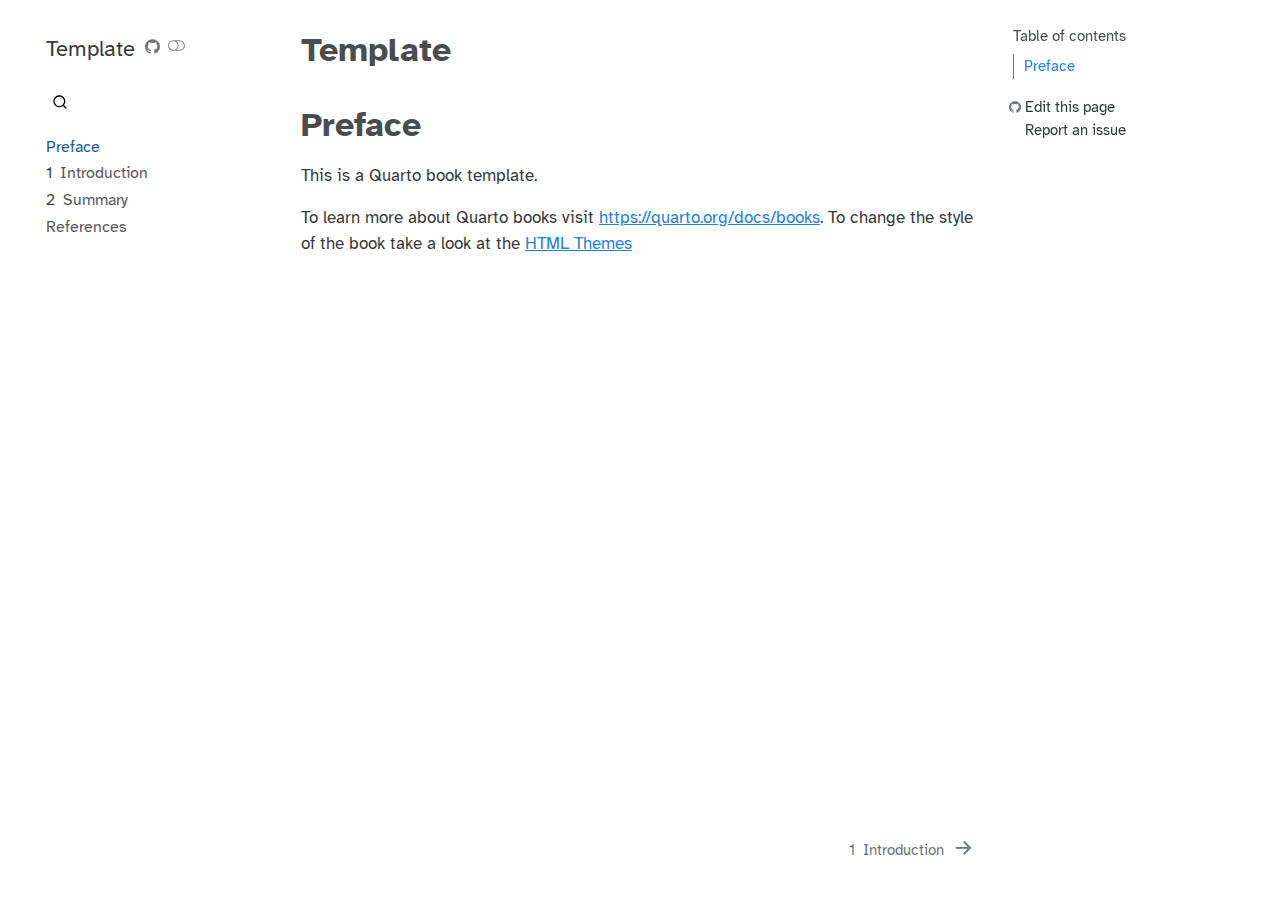
==== _book/index.html @ da1a8b68 "Initial commit" ====
<!DOCTYPE html>
<html xmlns="http://www.w3.org/1999/xhtml" lang="en" xml:lang="en"><head>

<meta charset="utf-8">
<meta name="generator" content="quarto-1.3.450">

<meta name="viewport" content="width=device-width, initial-scale=1.0, user-scalable=yes">


<title>Template</title>
<style>
code{white-space: pre-wrap;}
span.smallcaps{font-variant: small-caps;}
div.columns{display: flex; gap: min(4vw, 1.5em);}
div.column{flex: auto; overflow-x: auto;}
div.hanging-indent{margin-left: 1.5em; text-indent: -1.5em;}
ul.task-list{list-style: none;}
ul.task-list li input[type="checkbox"] {
  width: 0.8em;
  margin: 0 0.8em 0.2em -1em; /* quarto-specific, see https://github.com/quarto-dev/quarto-cli/issues/4556 */ 
  vertical-align: middle;
}
</style>


<script src="site_libs/quarto-nav/quarto-nav.js"></script>
<script src="site_libs/quarto-nav/headroom.min.js"></script>
<script src="site_libs/clipboard/clipboard.min.js"></script>
<script src="site_libs/quarto-search/autocomplete.umd.js"></script>
<script src="site_libs/quarto-search/fuse.min.js"></script>
<script src="site_libs/quarto-search/quarto-search.js"></script>
<meta name="quarto:offset" content="./">
<link href="./intro.html" rel="next">
<link href=".//images/logo.png" rel="icon" type="image/png">
<script src="site_libs/quarto-html/quarto.js"></script>
<script src="site_libs/quarto-html/popper.min.js"></script>
<script src="site_libs/quarto-html/tippy.umd.min.js"></script>
<script src="site_libs/quarto-html/anchor.min.js"></script>
<link href="site_libs/quarto-html/tippy.css" rel="stylesheet">
<link href="site_libs/quarto-html/quarto-syntax-highlighting.css" rel="stylesheet" class="quarto-color-scheme" id="quarto-text-highlighting-styles">
<link href="site_libs/quarto-html/quarto-syntax-highlighting-dark.css" rel="prefetch" class="quarto-color-scheme quarto-color-alternate" id="quarto-text-highlighting-styles">
<script src="site_libs/bootstrap/bootstrap.min.js"></script>
<link href="site_libs/bootstrap/bootstrap-icons.css" rel="stylesheet">
<link href="site_libs/bootstrap/bootstrap.min.css" rel="stylesheet" class="quarto-color-scheme" id="quarto-bootstrap" data-mode="light">
<link href="site_libs/bootstrap/bootstrap-dark.min.css" rel="prefetch" class="quarto-color-scheme quarto-color-alternate" id="quarto-bootstrap" data-mode="dark">
<script id="quarto-search-options" type="application/json">{
  "location": "sidebar",
  "copy-button": false,
  "collapse-after": 3,
  "panel-placement": "start",
  "type": "overlay",
  "limit": 20,
  "language": {
    "search-no-results-text": "No results",
    "search-matching-documents-text": "matching documents",
    "search-copy-link-title": "Copy link to search",
    "search-hide-matches-text": "Hide additional matches",
    "search-more-match-text": "more match in this document",
    "search-more-matches-text": "more matches in this document",
    "search-clear-button-title": "Clear",
    "search-detached-cancel-button-title": "Cancel",
    "search-submit-button-title": "Submit",
    "search-label": "Search"
  }
}</script>


<meta property="og:title" content="Template">
<meta property="og:description" content="">
<meta property="og:site-name" content="Template">
</head>

<body class="nav-sidebar floating">

<div id="quarto-search-results"></div>
  <header id="quarto-header" class="headroom fixed-top">
  <nav class="quarto-secondary-nav">
    <div class="container-fluid d-flex">
      <button type="button" class="quarto-btn-toggle btn" data-bs-toggle="collapse" data-bs-target="#quarto-sidebar,#quarto-sidebar-glass" aria-controls="quarto-sidebar" aria-expanded="false" aria-label="Toggle sidebar navigation" onclick="if (window.quartoToggleHeadroom) { window.quartoToggleHeadroom(); }">
        <i class="bi bi-layout-text-sidebar-reverse"></i>
      </button>
      <nav class="quarto-page-breadcrumbs" aria-label="breadcrumb"><ol class="breadcrumb"><li class="breadcrumb-item"><a href="./index.html">Preface</a></li></ol></nav>
      <a class="flex-grow-1" role="button" data-bs-toggle="collapse" data-bs-target="#quarto-sidebar,#quarto-sidebar-glass" aria-controls="quarto-sidebar" aria-expanded="false" aria-label="Toggle sidebar navigation" onclick="if (window.quartoToggleHeadroom) { window.quartoToggleHeadroom(); }">      
      </a>
      <button type="button" class="btn quarto-search-button" aria-label="" onclick="window.quartoOpenSearch();">
        <i class="bi bi-search"></i>
      </button>
    </div>
  </nav>
</header>
<!-- content -->
<div id="quarto-content" class="quarto-container page-columns page-rows-contents page-layout-article">
<!-- sidebar -->
  <nav id="quarto-sidebar" class="sidebar collapse collapse-horizontal sidebar-navigation floating overflow-auto">
    <div class="pt-lg-2 mt-2 text-left sidebar-header">
    <div class="sidebar-title mb-0 py-0">
      <a href="./">Template</a> 
        <div class="sidebar-tools-main">
    <a href="https://github.com/ORGNAME/REPONAME" rel="" title="Source Code" class="quarto-navigation-tool px-1" aria-label="Source Code"><i class="bi bi-github"></i></a>
  <a href="" class="quarto-color-scheme-toggle quarto-navigation-tool  px-1" onclick="window.quartoToggleColorScheme(); return false;" title="Toggle dark mode"><i class="bi"></i></a>
</div>
    </div>
      </div>
        <div class="mt-2 flex-shrink-0 align-items-center">
        <div class="sidebar-search">
        <div id="quarto-search" class="" title="Search"></div>
        </div>
        </div>
    <div class="sidebar-menu-container"> 
    <ul class="list-unstyled mt-1">
        <li class="sidebar-item">
  <div class="sidebar-item-container"> 
  <a href="./index.html" class="sidebar-item-text sidebar-link active">
 <span class="menu-text">Preface</span></a>
  </div>
</li>
        <li class="sidebar-item">
  <div class="sidebar-item-container"> 
  <a href="./intro.html" class="sidebar-item-text sidebar-link">
 <span class="menu-text"><span class="chapter-number">1</span>&nbsp; <span class="chapter-title">Introduction</span></span></a>
  </div>
</li>
        <li class="sidebar-item">
  <div class="sidebar-item-container"> 
  <a href="./summary.html" class="sidebar-item-text sidebar-link">
 <span class="menu-text"><span class="chapter-number">2</span>&nbsp; <span class="chapter-title">Summary</span></span></a>
  </div>
</li>
        <li class="sidebar-item">
  <div class="sidebar-item-container"> 
  <a href="./references.html" class="sidebar-item-text sidebar-link">
 <span class="menu-text">References</span></a>
  </div>
</li>
    </ul>
    </div>
</nav>
<div id="quarto-sidebar-glass" data-bs-toggle="collapse" data-bs-target="#quarto-sidebar,#quarto-sidebar-glass"></div>
<!-- margin-sidebar -->
    <div id="quarto-margin-sidebar" class="sidebar margin-sidebar">
        <nav id="TOC" role="doc-toc" class="toc-active">
    <h2 id="toc-title">Table of contents</h2>
   
  <ul>
  <li><a href="#preface" id="toc-preface" class="nav-link active" data-scroll-target="#preface">Preface</a></li>
  </ul>
<div class="toc-actions"><div><i class="bi bi-github"></i></div><div class="action-links"><p><a href="https://github.com/ORGNAME/REPONAME/edit/main/index.qmd" class="toc-action">Edit this page</a></p><p><a href="https://github.com/ORGNAME/REPONAME/issues/new" class="toc-action">Report an issue</a></p></div></div></nav>
    </div>
<!-- main -->
<main class="content" id="quarto-document-content">

<header id="title-block-header" class="quarto-title-block default">
<div class="quarto-title">
<h1 class="title">Template</h1>
</div>



<div class="quarto-title-meta">

    
  
    
  </div>
  

</header>

<section id="preface" class="level1 unnumbered">
<h1 class="unnumbered">Preface</h1>
<p>This is a Quarto book template.</p>
<p>To learn more about Quarto books visit <a href="https://quarto.org/docs/books" class="uri">https://quarto.org/docs/books</a>. To change the style of the book take a look at the <a href="https://quarto.org/docs/output-formats/html-themes.html">HTML Themes</a></p>


</section>

</main> <!-- /main -->
<script id="quarto-html-after-body" type="application/javascript">
window.document.addEventListener("DOMContentLoaded", function (event) {
  const toggleBodyColorMode = (bsSheetEl) => {
    const mode = bsSheetEl.getAttribute("data-mode");
    const bodyEl = window.document.querySelector("body");
    if (mode === "dark") {
      bodyEl.classList.add("quarto-dark");
      bodyEl.classList.remove("quarto-light");
    } else {
      bodyEl.classList.add("quarto-light");
      bodyEl.classList.remove("quarto-dark");
    }
  }
  const toggleBodyColorPrimary = () => {
    const bsSheetEl = window.document.querySelector("link#quarto-bootstrap");
    if (bsSheetEl) {
      toggleBodyColorMode(bsSheetEl);
    }
  }
  toggleBodyColorPrimary();  
  const disableStylesheet = (stylesheets) => {
    for (let i=0; i < stylesheets.length; i++) {
      const stylesheet = stylesheets[i];
      stylesheet.rel = 'prefetch';
    }
  }
  const enableStylesheet = (stylesheets) => {
    for (let i=0; i < stylesheets.length; i++) {
      const stylesheet = stylesheets[i];
      stylesheet.rel = 'stylesheet';
    }
  }
  const manageTransitions = (selector, allowTransitions) => {
    const els = window.document.querySelectorAll(selector);
    for (let i=0; i < els.length; i++) {
      const el = els[i];
      if (allowTransitions) {
        el.classList.remove('notransition');
      } else {
        el.classList.add('notransition');
      }
    }
  }
  const toggleColorMode = (alternate) => {
    // Switch the stylesheets
    const alternateStylesheets = window.document.querySelectorAll('link.quarto-color-scheme.quarto-color-alternate');
    manageTransitions('#quarto-margin-sidebar .nav-link', false);
    if (alternate) {
      enableStylesheet(alternateStylesheets);
      for (const sheetNode of alternateStylesheets) {
        if (sheetNode.id === "quarto-bootstrap") {
          toggleBodyColorMode(sheetNode);
        }
      }
    } else {
      disableStylesheet(alternateStylesheets);
      toggleBodyColorPrimary();
    }
    manageTransitions('#quarto-margin-sidebar .nav-link', true);
    // Switch the toggles
    const toggles = window.document.querySelectorAll('.quarto-color-scheme-toggle');
    for (let i=0; i < toggles.length; i++) {
      const toggle = toggles[i];
      if (toggle) {
        if (alternate) {
          toggle.classList.add("alternate");     
        } else {
          toggle.classList.remove("alternate");
        }
      }
    }
    // Hack to workaround the fact that safari doesn't
    // properly recolor the scrollbar when toggling (#1455)
    if (navigator.userAgent.indexOf('Safari') > 0 && navigator.userAgent.indexOf('Chrome') == -1) {
      manageTransitions("body", false);
      window.scrollTo(0, 1);
      setTimeout(() => {
        window.scrollTo(0, 0);
        manageTransitions("body", true);
      }, 40);  
    }
  }
  const isFileUrl = () => { 
    return window.location.protocol === 'file:';
  }
  const hasAlternateSentinel = () => {  
    let styleSentinel = getColorSchemeSentinel();
    if (styleSentinel !== null) {
      return styleSentinel === "alternate";
    } else {
      return false;
    }
  }
  const setStyleSentinel = (alternate) => {
    const value = alternate ? "alternate" : "default";
    if (!isFileUrl()) {
      window.localStorage.setItem("quarto-color-scheme", value);
    } else {
      localAlternateSentinel = value;
    }
  }
  const getColorSchemeSentinel = () => {
    if (!isFileUrl()) {
      const storageValue = window.localStorage.getItem("quarto-color-scheme");
      return storageValue != null ? storageValue : localAlternateSentinel;
    } else {
      return localAlternateSentinel;
    }
  }
  let localAlternateSentinel = 'default';
  // Dark / light mode switch
  window.quartoToggleColorScheme = () => {
    // Read the current dark / light value 
    let toAlternate = !hasAlternateSentinel();
    toggleColorMode(toAlternate);
    setStyleSentinel(toAlternate);
  };
  // Ensure there is a toggle, if there isn't float one in the top right
  if (window.document.querySelector('.quarto-color-scheme-toggle') === null) {
    const a = window.document.createElement('a');
    a.classList.add('top-right');
    a.classList.add('quarto-color-scheme-toggle');
    a.href = "";
    a.onclick = function() { try { window.quartoToggleColorScheme(); } catch {} return false; };
    const i = window.document.createElement("i");
    i.classList.add('bi');
    a.appendChild(i);
    window.document.body.appendChild(a);
  }
  // Switch to dark mode if need be
  if (hasAlternateSentinel()) {
    toggleColorMode(true);
  } else {
    toggleColorMode(false);
  }
  const icon = "";
  const anchorJS = new window.AnchorJS();
  anchorJS.options = {
    placement: 'right',
    icon: icon
  };
  anchorJS.add('.anchored');
  const isCodeAnnotation = (el) => {
    for (const clz of el.classList) {
      if (clz.startsWith('code-annotation-')) {                     
        return true;
      }
    }
    return false;
  }
  const clipboard = new window.ClipboardJS('.code-copy-button', {
    text: function(trigger) {
      const codeEl = trigger.previousElementSibling.cloneNode(true);
      for (const childEl of codeEl.children) {
        if (isCodeAnnotation(childEl)) {
          childEl.remove();
        }
      }
      return codeEl.innerText;
    }
  });
  clipboard.on('success', function(e) {
    // button target
    const button = e.trigger;
    // don't keep focus
    button.blur();
    // flash "checked"
    button.classList.add('code-copy-button-checked');
    var currentTitle = button.getAttribute("title");
    button.setAttribute("title", "Copied!");
    let tooltip;
    if (window.bootstrap) {
      button.setAttribute("data-bs-toggle", "tooltip");
      button.setAttribute("data-bs-placement", "left");
      button.setAttribute("data-bs-title", "Copied!");
      tooltip = new bootstrap.Tooltip(button, 
        { trigger: "manual", 
          customClass: "code-copy-button-tooltip",
          offset: [0, -8]});
      tooltip.show();    
    }
    setTimeout(function() {
      if (tooltip) {
        tooltip.hide();
        button.removeAttribute("data-bs-title");
        button.removeAttribute("data-bs-toggle");
        button.removeAttribute("data-bs-placement");
      }
      button.setAttribute("title", currentTitle);
      button.classList.remove('code-copy-button-checked');
    }, 1000);
    // clear code selection
    e.clearSelection();
  });
  function tippyHover(el, contentFn) {
    const config = {
      allowHTML: true,
      content: contentFn,
      maxWidth: 500,
      delay: 100,
      arrow: false,
      appendTo: function(el) {
          return el.parentElement;
      },
      interactive: true,
      interactiveBorder: 10,
      theme: 'quarto',
      placement: 'bottom-start'
    };
    window.tippy(el, config); 
  }
  const noterefs = window.document.querySelectorAll('a[role="doc-noteref"]');
  for (var i=0; i<noterefs.length; i++) {
    const ref = noterefs[i];
    tippyHover(ref, function() {
      // use id or data attribute instead here
      let href = ref.getAttribute('data-footnote-href') || ref.getAttribute('href');
      try { href = new URL(href).hash; } catch {}
      const id = href.replace(/^#\/?/, "");
      const note = window.document.getElementById(id);
      return note.innerHTML;
    });
  }
      let selectedAnnoteEl;
      const selectorForAnnotation = ( cell, annotation) => {
        let cellAttr = 'data-code-cell="' + cell + '"';
        let lineAttr = 'data-code-annotation="' +  annotation + '"';
        const selector = 'span[' + cellAttr + '][' + lineAttr + ']';
        return selector;
      }
      const selectCodeLines = (annoteEl) => {
        const doc = window.document;
        const targetCell = annoteEl.getAttribute("data-target-cell");
        const targetAnnotation = annoteEl.getAttribute("data-target-annotation");
        const annoteSpan = window.document.querySelector(selectorForAnnotation(targetCell, targetAnnotation));
        const lines = annoteSpan.getAttribute("data-code-lines").split(",");
        const lineIds = lines.map((line) => {
          return targetCell + "-" + line;
        })
        let top = null;
        let height = null;
        let parent = null;
        if (lineIds.length > 0) {
            //compute the position of the single el (top and bottom and make a div)
            const el = window.document.getElementById(lineIds[0]);
            top = el.offsetTop;
            height = el.offsetHeight;
            parent = el.parentElement.parentElement;
          if (lineIds.length > 1) {
            const lastEl = window.document.getElementById(lineIds[lineIds.length - 1]);
            const bottom = lastEl.offsetTop + lastEl.offsetHeight;
            height = bottom - top;
          }
          if (top !== null && height !== null && parent !== null) {
            // cook up a div (if necessary) and position it 
            let div = window.document.getElementById("code-annotation-line-highlight");
            if (div === null) {
              div = window.document.createElement("div");
              div.setAttribute("id", "code-annotation-line-highlight");
              div.style.position = 'absolute';
              parent.appendChild(div);
            }
            div.style.top = top - 2 + "px";
            div.style.height = height + 4 + "px";
            let gutterDiv = window.document.getElementById("code-annotation-line-highlight-gutter");
            if (gutterDiv === null) {
              gutterDiv = window.document.createElement("div");
              gutterDiv.setAttribute("id", "code-annotation-line-highlight-gutter");
              gutterDiv.style.position = 'absolute';
              const codeCell = window.document.getElementById(targetCell);
              const gutter = codeCell.querySelector('.code-annotation-gutter');
              gutter.appendChild(gutterDiv);
            }
            gutterDiv.style.top = top - 2 + "px";
            gutterDiv.style.height = height + 4 + "px";
          }
          selectedAnnoteEl = annoteEl;
        }
      };
      const unselectCodeLines = () => {
        const elementsIds = ["code-annotation-line-highlight", "code-annotation-line-highlight-gutter"];
        elementsIds.forEach((elId) => {
          const div = window.document.getElementById(elId);
          if (div) {
            div.remove();
          }
        });
        selectedAnnoteEl = undefined;
      };
      // Attach click handler to the DT
      const annoteDls = window.document.querySelectorAll('dt[data-target-cell]');
      for (const annoteDlNode of annoteDls) {
        annoteDlNode.addEventListener('click', (event) => {
          const clickedEl = event.target;
          if (clickedEl !== selectedAnnoteEl) {
            unselectCodeLines();
            const activeEl = window.document.querySelector('dt[data-target-cell].code-annotation-active');
            if (activeEl) {
              activeEl.classList.remove('code-annotation-active');
            }
            selectCodeLines(clickedEl);
            clickedEl.classList.add('code-annotation-active');
          } else {
            // Unselect the line
            unselectCodeLines();
            clickedEl.classList.remove('code-annotation-active');
          }
        });
      }
  const findCites = (el) => {
    const parentEl = el.parentElement;
    if (parentEl) {
      const cites = parentEl.dataset.cites;
      if (cites) {
        return {
          el,
          cites: cites.split(' ')
        };
      } else {
        return findCites(el.parentElement)
      }
    } else {
      return undefined;
    }
  };
  var bibliorefs = window.document.querySelectorAll('a[role="doc-biblioref"]');
  for (var i=0; i<bibliorefs.length; i++) {
    const ref = bibliorefs[i];
    const citeInfo = findCites(ref);
    if (citeInfo) {
      tippyHover(citeInfo.el, function() {
        var popup = window.document.createElement('div');
        citeInfo.cites.forEach(function(cite) {
          var citeDiv = window.document.createElement('div');
          citeDiv.classList.add('hanging-indent');
          citeDiv.classList.add('csl-entry');
          var biblioDiv = window.document.getElementById('ref-' + cite);
          if (biblioDiv) {
            citeDiv.innerHTML = biblioDiv.innerHTML;
          }
          popup.appendChild(citeDiv);
        });
        return popup.innerHTML;
      });
    }
  }
});
</script>
<nav class="page-navigation">
  <div class="nav-page nav-page-previous">
  </div>
  <div class="nav-page nav-page-next">
      <a href="./intro.html" class="pagination-link">
        <span class="nav-page-text"><span class="chapter-number">1</span>&nbsp; <span class="chapter-title">Introduction</span></span> <i class="bi bi-arrow-right-short"></i>
      </a>
  </div>
</nav>
</div> <!-- /content -->



</body></html>
---- _book/site_libs/quarto-html/tippy.css ----
.tippy-box[data-animation=fade][data-state=hidden]{opacity:0}[data-tippy-root]{max-width:calc(100vw - 10px)}.tippy-box{position:relative;background-color:#333;color:#fff;border-radius:4px;font-size:14px;line-height:1.4;white-space:normal;outline:0;transition-property:transform,visibility,opacity}.tippy-box[data-placement^=top]>.tippy-arrow{bottom:0}.tippy-box[data-placement^=top]>.tippy-arrow:before{bottom:-7px;left:0;border-width:8px 8px 0;border-top-color:initial;transform-origin:center top}.tippy-box[data-placement^=bottom]>.tippy-arrow{top:0}.tippy-box[data-placement^=bottom]>.tippy-arrow:before{top:-7px;left:0;border-width:0 8px 8px;border-bottom-color:initial;transform-origin:center bottom}.tippy-box[data-placement^=left]>.tippy-arrow{right:0}.tippy-box[data-placement^=left]>.tippy-arrow:before{border-width:8px 0 8px 8px;border-left-color:initial;right:-7px;transform-origin:center left}.tippy-box[data-placement^=right]>.tippy-arrow{left:0}.tippy-box[data-placement^=right]>.tippy-arrow:before{left:-7px;border-width:8px 8px 8px 0;border-right-color:initial;transform-origin:center right}.tippy-box[data-inertia][data-state=visible]{transition-timing-function:cubic-bezier(.54,1.5,.38,1.11)}.tippy-arrow{width:16px;height:16px;color:#333}.tippy-arrow:before{content:"";position:absolute;border-color:transparent;border-style:solid}.tippy-content{position:relative;padding:5px 9px;z-index:1}
---- _book/site_libs/quarto-html/quarto-syntax-highlighting.css ----
/* quarto syntax highlight colors */
:root {
  --quarto-hl-ot-color: #003B4F;
  --quarto-hl-at-color: #657422;
  --quarto-hl-ss-color: #20794D;
  --quarto-hl-an-color: #5E5E5E;
  --quarto-hl-fu-color: #4758AB;
  --quarto-hl-st-color: #20794D;
  --quarto-hl-cf-color: #003B4F;
  --quarto-hl-op-color: #5E5E5E;
  --quarto-hl-er-color: #AD0000;
  --quarto-hl-bn-color: #AD0000;
  --quarto-hl-al-color: #AD0000;
  --quarto-hl-va-color: #111111;
  --quarto-hl-bu-color: inherit;
  --quarto-hl-ex-color: inherit;
  --quarto-hl-pp-color: #AD0000;
  --quarto-hl-in-color: #5E5E5E;
  --quarto-hl-vs-color: #20794D;
  --quarto-hl-wa-color: #5E5E5E;
  --quarto-hl-do-color: #5E5E5E;
  --quarto-hl-im-color: #00769E;
  --quarto-hl-ch-color: #20794D;
  --quarto-hl-dt-color: #AD0000;
  --quarto-hl-fl-color: #AD0000;
  --quarto-hl-co-color: #5E5E5E;
  --quarto-hl-cv-color: #5E5E5E;
  --quarto-hl-cn-color: #8f5902;
  --quarto-hl-sc-color: #5E5E5E;
  --quarto-hl-dv-color: #AD0000;
  --quarto-hl-kw-color: #003B4F;
}

/* other quarto variables */
:root {
  --quarto-font-monospace: SFMono-Regular, Menlo, Monaco, Consolas, "Liberation Mono", "Courier New", monospace;
}

pre > code.sourceCode > span {
  color: #003B4F;
}

code span {
  color: #003B4F;
}

code.sourceCode > span {
  color: #003B4F;
}

div.sourceCode,
div.sourceCode pre.sourceCode {
  color: #003B4F;
}

code span.ot {
  color: #003B4F;
  font-style: inherit;
}

code span.at {
  color: #657422;
  font-style: inherit;
}

code span.ss {
  color: #20794D;
  font-style: inherit;
}

code span.an {
  color: #5E5E5E;
  font-style: inherit;
}

code span.fu {
  color: #4758AB;
  font-style: inherit;
}

code span.st {
  color: #20794D;
  font-style: inherit;
}

code span.cf {
  color: #003B4F;
  font-style: inherit;
}

code span.op {
  color: #5E5E5E;
  font-style: inherit;
}

code span.er {
  color: #AD0000;
  font-style: inherit;
}

code span.bn {
  color: #AD0000;
  font-style: inherit;
}

code span.al {
  color: #AD0000;
  font-style: inherit;
}

code span.va {
  color: #111111;
  font-style: inherit;
}

code span.bu {
  font-style: inherit;
}

code span.ex {
  font-style: inherit;
}

code span.pp {
  color: #AD0000;
  font-style: inherit;
}

code span.in {
  color: #5E5E5E;
  font-style: inherit;
}

code span.vs {
  color: #20794D;
  font-style: inherit;
}

code span.wa {
  color: #5E5E5E;
  font-style: italic;
}

code span.do {
  color: #5E5E5E;
  font-style: italic;
}

code span.im {
  color: #00769E;
  font-style: inherit;
}

code span.ch {
  color: #20794D;
  font-style: inherit;
}

code span.dt {
  color: #AD0000;
  font-style: inherit;
}

code span.fl {
  color: #AD0000;
  font-style: inherit;
}

code span.co {
  color: #5E5E5E;
  font-style: inherit;
}

code span.cv {
  color: #5E5E5E;
  font-style: italic;
}

code span.cn {
  color: #8f5902;
  font-style: inherit;
}

code span.sc {
  color: #5E5E5E;
  font-style: inherit;
}

code span.dv {
  color: #AD0000;
  font-style: inherit;
}

code span.kw {
  color: #003B4F;
  font-style: inherit;
}

.prevent-inlining {
  content: "</";
}

/*# sourceMappingURL=debc5d5d77c3f9108843748ff7464032.css.map */
---- _book/site_libs/quarto-html/quarto-syntax-highlighting-dark.css ----
/* quarto syntax highlight colors */
:root {
  --quarto-hl-al-color: #f07178;
  --quarto-hl-an-color: #d4d0ab;
  --quarto-hl-at-color: #00e0e0;
  --quarto-hl-bn-color: #d4d0ab;
  --quarto-hl-bu-color: #abe338;
  --quarto-hl-ch-color: #abe338;
  --quarto-hl-co-color: #f8f8f2;
  --quarto-hl-cv-color: #ffd700;
  --quarto-hl-cn-color: #ffd700;
  --quarto-hl-cf-color: #ffa07a;
  --quarto-hl-dt-color: #ffa07a;
  --quarto-hl-dv-color: #d4d0ab;
  --quarto-hl-do-color: #f8f8f2;
  --quarto-hl-er-color: #f07178;
  --quarto-hl-ex-color: #00e0e0;
  --quarto-hl-fl-color: #d4d0ab;
  --quarto-hl-fu-color: #ffa07a;
  --quarto-hl-im-color: #abe338;
  --quarto-hl-in-color: #d4d0ab;
  --quarto-hl-kw-color: #ffa07a;
  --quarto-hl-op-color: #ffa07a;
  --quarto-hl-ot-color: #00e0e0;
  --quarto-hl-pp-color: #dcc6e0;
  --quarto-hl-re-color: #00e0e0;
  --quarto-hl-sc-color: #abe338;
  --quarto-hl-ss-color: #abe338;
  --quarto-hl-st-color: #abe338;
  --quarto-hl-va-color: #00e0e0;
  --quarto-hl-vs-color: #abe338;
  --quarto-hl-wa-color: #dcc6e0;
}

/* other quarto variables */
:root {
  --quarto-font-monospace: SFMono-Regular, Menlo, Monaco, Consolas, "Liberation Mono", "Courier New", monospace;
}

code span.al {
  background-color: #2a0f15;
  font-weight: bold;
  color: #f07178;
}

code span.an {
  color: #d4d0ab;
}

code span.at {
  color: #00e0e0;
}

code span.bn {
  color: #d4d0ab;
}

code span.bu {
  color: #abe338;
}

code span.ch {
  color: #abe338;
}

code span.co {
  font-style: italic;
  color: #f8f8f2;
}

code span.cv {
  color: #ffd700;
}

code span.cn {
  color: #ffd700;
}

code span.cf {
  font-weight: bold;
  color: #ffa07a;
}

code span.dt {
  color: #ffa07a;
}

code span.dv {
  color: #d4d0ab;
}

code span.do {
  color: #f8f8f2;
}

code span.er {
  color: #f07178;
  text-decoration: underline;
}

code span.ex {
  font-weight: bold;
  color: #00e0e0;
}

code span.fl {
  color: #d4d0ab;
}

code span.fu {
  color: #ffa07a;
}

code span.im {
  color: #abe338;
}

code span.in {
  color: #d4d0ab;
}

code span.kw {
  font-weight: bold;
  color: #ffa07a;
}

pre > code.sourceCode > span {
  color: #f8f8f2;
}

code span {
  color: #f8f8f2;
}

code.sourceCode > span {
  color: #f8f8f2;
}

div.sourceCode,
div.sourceCode pre.sourceCode {
  color: #f8f8f2;
}

code span.op {
  color: #ffa07a;
}

code span.ot {
  color: #00e0e0;
}

code span.pp {
  color: #dcc6e0;
}

code span.re {
  background-color: #f8f8f2;
  color: #00e0e0;
}

code span.sc {
  color: #abe338;
}

code span.ss {
  color: #abe338;
}

code span.st {
  color: #abe338;
}

code span.va {
  color: #00e0e0;
}

code span.vs {
  color: #abe338;
}

code span.wa {
  color: #dcc6e0;
}

.prevent-inlining {
  content: "</";
}

/*# sourceMappingURL=935a306eefa94366c21e1a970dddb765.css.map */
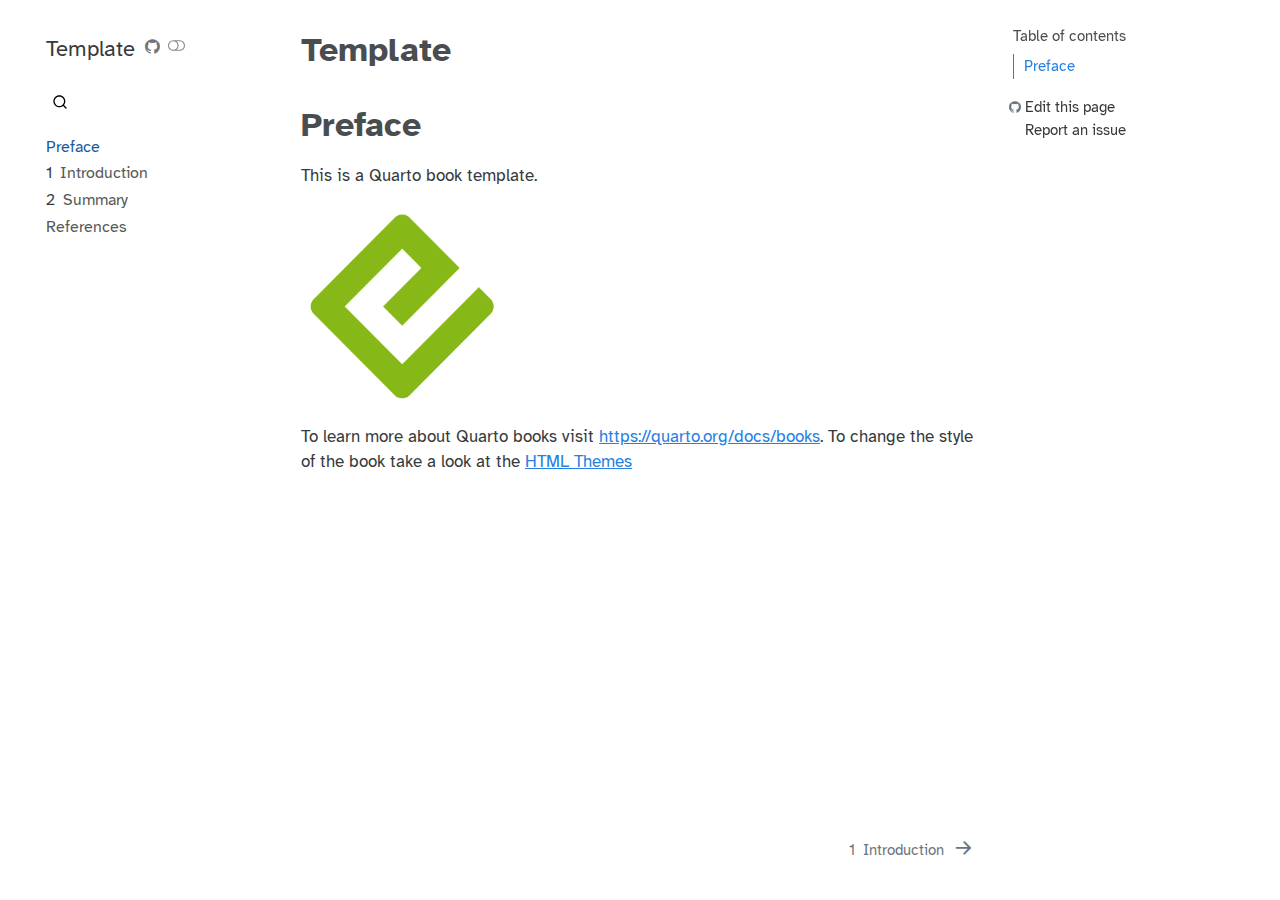
==== commit a7bd4a55: "render" ====
--- a/_book/index.html
+++ b/_book/index.html
@@ -67,7 +67,10 @@
 
 <meta property="og:title" content="Template">
 <meta property="og:description" content="">
+<meta property="og:image" content="https://ku009.github.io/dst-documentation/images/logo.png">
 <meta property="og:site-name" content="Template">
+<meta property="og:image:height" content="1185">
+<meta property="og:image:width" content="1196">
 </head>
 
 <body class="nav-sidebar floating">
@@ -96,7 +99,7 @@
     <div class="sidebar-title mb-0 py-0">
       <a href="./">Template</a> 
         <div class="sidebar-tools-main">
-    <a href="https://github.com/ORGNAME/REPONAME" rel="" title="Source Code" class="quarto-navigation-tool px-1" aria-label="Source Code"><i class="bi bi-github"></i></a>
+    <a href="https://github.com/ku009/dst-documentation" rel="" title="Source Code" class="quarto-navigation-tool px-1" aria-label="Source Code"><i class="bi bi-github"></i></a>
   <a href="" class="quarto-color-scheme-toggle quarto-navigation-tool  px-1" onclick="window.quartoToggleColorScheme(); return false;" title="Toggle dark mode"><i class="bi"></i></a>
 </div>
     </div>
@@ -144,7 +147,7 @@
   <ul>
   <li><a href="#preface" id="toc-preface" class="nav-link active" data-scroll-target="#preface">Preface</a></li>
   </ul>
-<div class="toc-actions"><div><i class="bi bi-github"></i></div><div class="action-links"><p><a href="https://github.com/ORGNAME/REPONAME/edit/main/index.qmd" class="toc-action">Edit this page</a></p><p><a href="https://github.com/ORGNAME/REPONAME/issues/new" class="toc-action">Report an issue</a></p></div></div></nav>
+<div class="toc-actions"><div><i class="bi bi-github"></i></div><div class="action-links"><p><a href="https://github.com/ku009/dst-documentation/edit/main/index.qmd" class="toc-action">Edit this page</a></p><p><a href="https://github.com/ku009/dst-documentation/issues/new" class="toc-action">Report an issue</a></p></div></div></nav>
     </div>
 <!-- main -->
 <main class="content" id="quarto-document-content">
@@ -169,6 +172,7 @@
 <section id="preface" class="level1 unnumbered">
 <h1 class="unnumbered">Preface</h1>
 <p>This is a Quarto book template.</p>
+<p><img src="images/logo.png" class="img-fluid" style="width:30.0%"></p>
 <p>To learn more about Quarto books visit <a href="https://quarto.org/docs/books" class="uri">https://quarto.org/docs/books</a>. To change the style of the book take a look at the <a href="https://quarto.org/docs/output-formats/html-themes.html">HTML Themes</a></p>
 
 
